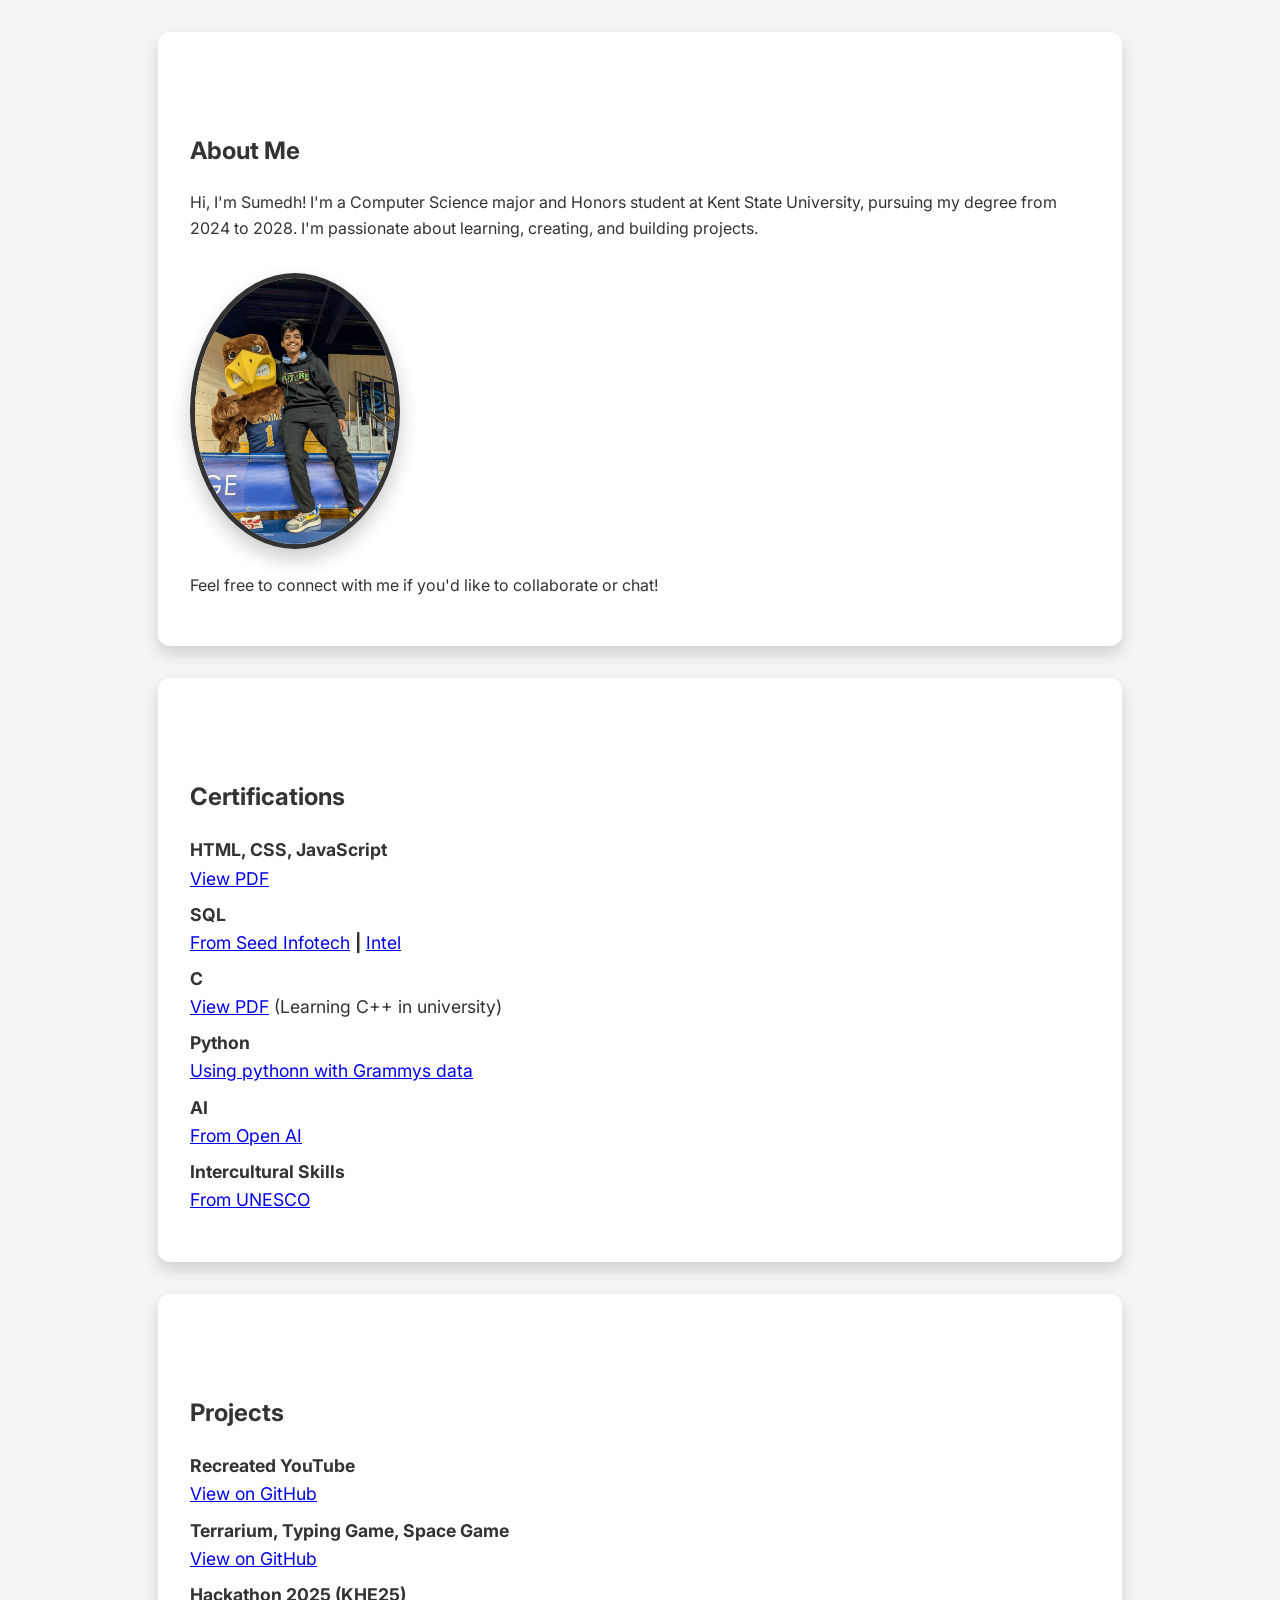
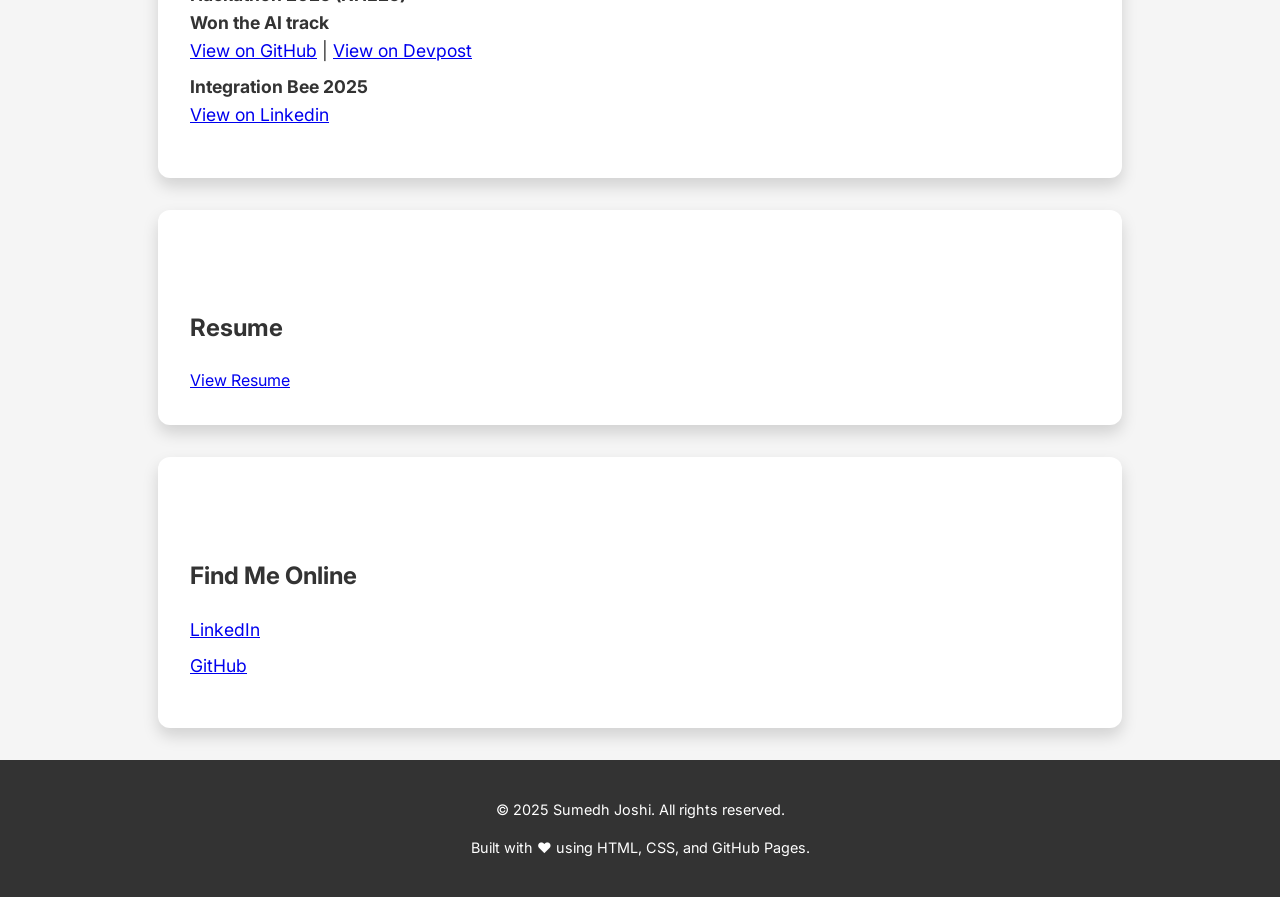
==== index.html @ 09e0c0c5 "clean up" ====
<!DOCTYPE html>
<html lang="en">

<head>
    <meta charset="UTF-8">
    <meta name="viewport" content="width=device-width, initial-scale=1.0">
    <title>Sumedh S Joshi - Portfolio</title>
    <link rel="stylesheet" href="index.css">
    <link href="https://fonts.googleapis.com/css2?family=Inter:wght@400;700&display=swap" rel="stylesheet">
</head>

<body>
    <section id="info">
        <h2>About Me</h2>
        <p>
            Hi, I'm Sumedh! I'm a Computer Science major and Honors student at Kent State University, pursuing my degree
            from 2024 to 2028. I'm passionate about learning, creating, and building projects.
        </p>
        <img src="Photos/Sumedh-Photo.jpg" alt="Photo of Sumedh" loading="lazy">
        <p>
            Feel free to connect with me if you'd like to collaborate or chat!
        </p>
    </section>

    <section id="certifications">
        <h2>Certifications</h2>
        <ul>
            <li>
                <strong>HTML, CSS, JavaScript</strong><br>
                <a href="Certifications/HTML CSS JS.pdf" target="_blank">View
                    PDF</a>
            </li>
            <li>
                <strong>SQL</strong><br>
                <a href="Certifications/SQL.pdf" target="_blank">From Seed Infotech</a>              
                <strong>|</strong>
                <a href="Certifications/SQL.png" target="_blank">Intel</a>              
            </li>
            <li>
                <strong>C</strong><br>
                <a href="Certifications/C.pdf" target="_blank">View PDF</a>
                &#40;Learning C++ in university&#41;
            </li>
             <li>
                <strong>Python</strong><br>
                <a href="Certifications/Python.png" target="_blank">Using pythonn with Grammys data</a>
            </li>
            <li>
                <strong>AI</strong><br>
                <a href="Certifications/AI.png" target="_blank">From Open AI</a>
            </li>
             <li>
                <strong>Intercultural Skills</strong><br>
                <a href="Certifications/intracultural.png" target="_blank">From UNESCO</a>
            </li>
        </ul>
    </section>

    <section id="projects">
        <h2>Projects</h2>
        <ul>
            <li>
                <strong>Recreated YouTube</strong><br>
                <a href="https://github.com/Sumedh-Joshi/Youtube_recreate" target="_blank">View on GitHub</a>
            </li>
            <li>
                <strong>Terrarium, Typing Game, Space Game</strong><br>
                <a href="https://github.com/Sumedh-Joshi/Linkedin_learning" target="_blank">View on GitHub</a>
            </li>
            <li>
                <strong>Hackathon 2025 (KHE25)<br>Won the AI track</strong><br>
                <a href="https://github.com/Sumedh-Joshi/Linkedin_learning" target="_blank">View on GitHub</a> |
                <a href="https://devpost.com/software/travel-health-advisory?ref_content=my-projects-tab&ref_feature=my_projects"
                    target="_blank">View on Devpost</a>
            </li>
            <li>
                <strong>Integration Bee 2025 <br></strong>
                <a href="https://www.linkedin.com/posts/computer-science-department-803b14320_activity-7313269491822428162-Nyxk?utm_source=social_share_send&utm_medium=android_app&rcm=ACoAAEAuY8ABVibyNKB3DHx15hUvErlHuncEkXY&utm_campaign=copy_link"
                    target="_blank">View on Linkedin</a>
            </li>
        </ul>
    </section>

    <section id="resume">
        <h2>Resume</h2>
        <a href="Certifications/Sumedh resume.pdf" target="_blank">View Resume</a>
    </section>

    <section id="contact">
        <h2>Find Me Online</h2>
        <ul>
            <li><a href="https://www.linkedin.com/in/sumedh-joshi-8a8741260/" target="_blank">LinkedIn</a></li>
            <li><a href="https://github.com/sumedh-joshi" target="_blank">GitHub</a></li>
        </ul>
    </section>

    <footer>
        <p>© 2025 Sumedh Joshi. All rights reserved.</p>
        <p>Built with ❤️ using HTML, CSS, and GitHub Pages.</p>
    </footer>
</body>

</html>
---- index.css ----
/* Global Styles */
body {
    font-family: 'Inter', sans-serif;
    margin: 0;
    padding: 0;
    line-height: 1.6;
    background-color: #f5f5f5;
    color: #333;
    scroll-behavior: smooth; /* Smooth scrolling */
}

/* Header Styles */
header {
    background-color: #333;
    color: #fff;
    padding: 2rem 0;
    text-align: center;
    box-shadow: 0 8px 16px rgba(0,0,0,0.15);
    position: sticky;
    top: 0;
    z-index: 1000;
}

/* Fix for Sticky Header Overlap */
section {
    padding: 80px 2rem 2rem 2rem;
    background-color: #ffffff;
    border-radius: 12px;
    box-shadow: 0 8px 16px rgba(0,0,0,0.15);
    max-width: 900px;
    margin: 2rem auto;
}

/* About Image */
#info img {
    max-width: 200px;
    border-radius: 50%;
    margin-top: 1rem;
    border: 5px solid #333;
    box-shadow: 0 10px 20px rgba(0,0,0,0.2);
    transition: transform 0.3s ease;
}

#info img:hover {
    transform: scale(1.05);
}

/* List Styles */
ul {
    list-style-type: none;
    padding: 0;
}

ul li {
    margin: 0.5rem 0;
    font-size: 1.1rem;
}

/* Footer Styles */
footer {
    text-align: center;
    padding: 1.5rem 0;
    background: #333;
    color: white;
    font-size: 0.9rem;
    margin-top: 2rem;
}

/* Responsive Styles */
@media (max-width: 768px) {
    header h1 {
        font-size: 2rem;
    }

    header nav a {
        display: block;
        margin: 0.5rem 0;
    }

    #info img {
        max-width: 150px;
    }

    section {
        padding: 100px 1rem 2rem 1rem;
        margin: 2rem 1rem;
    }
}
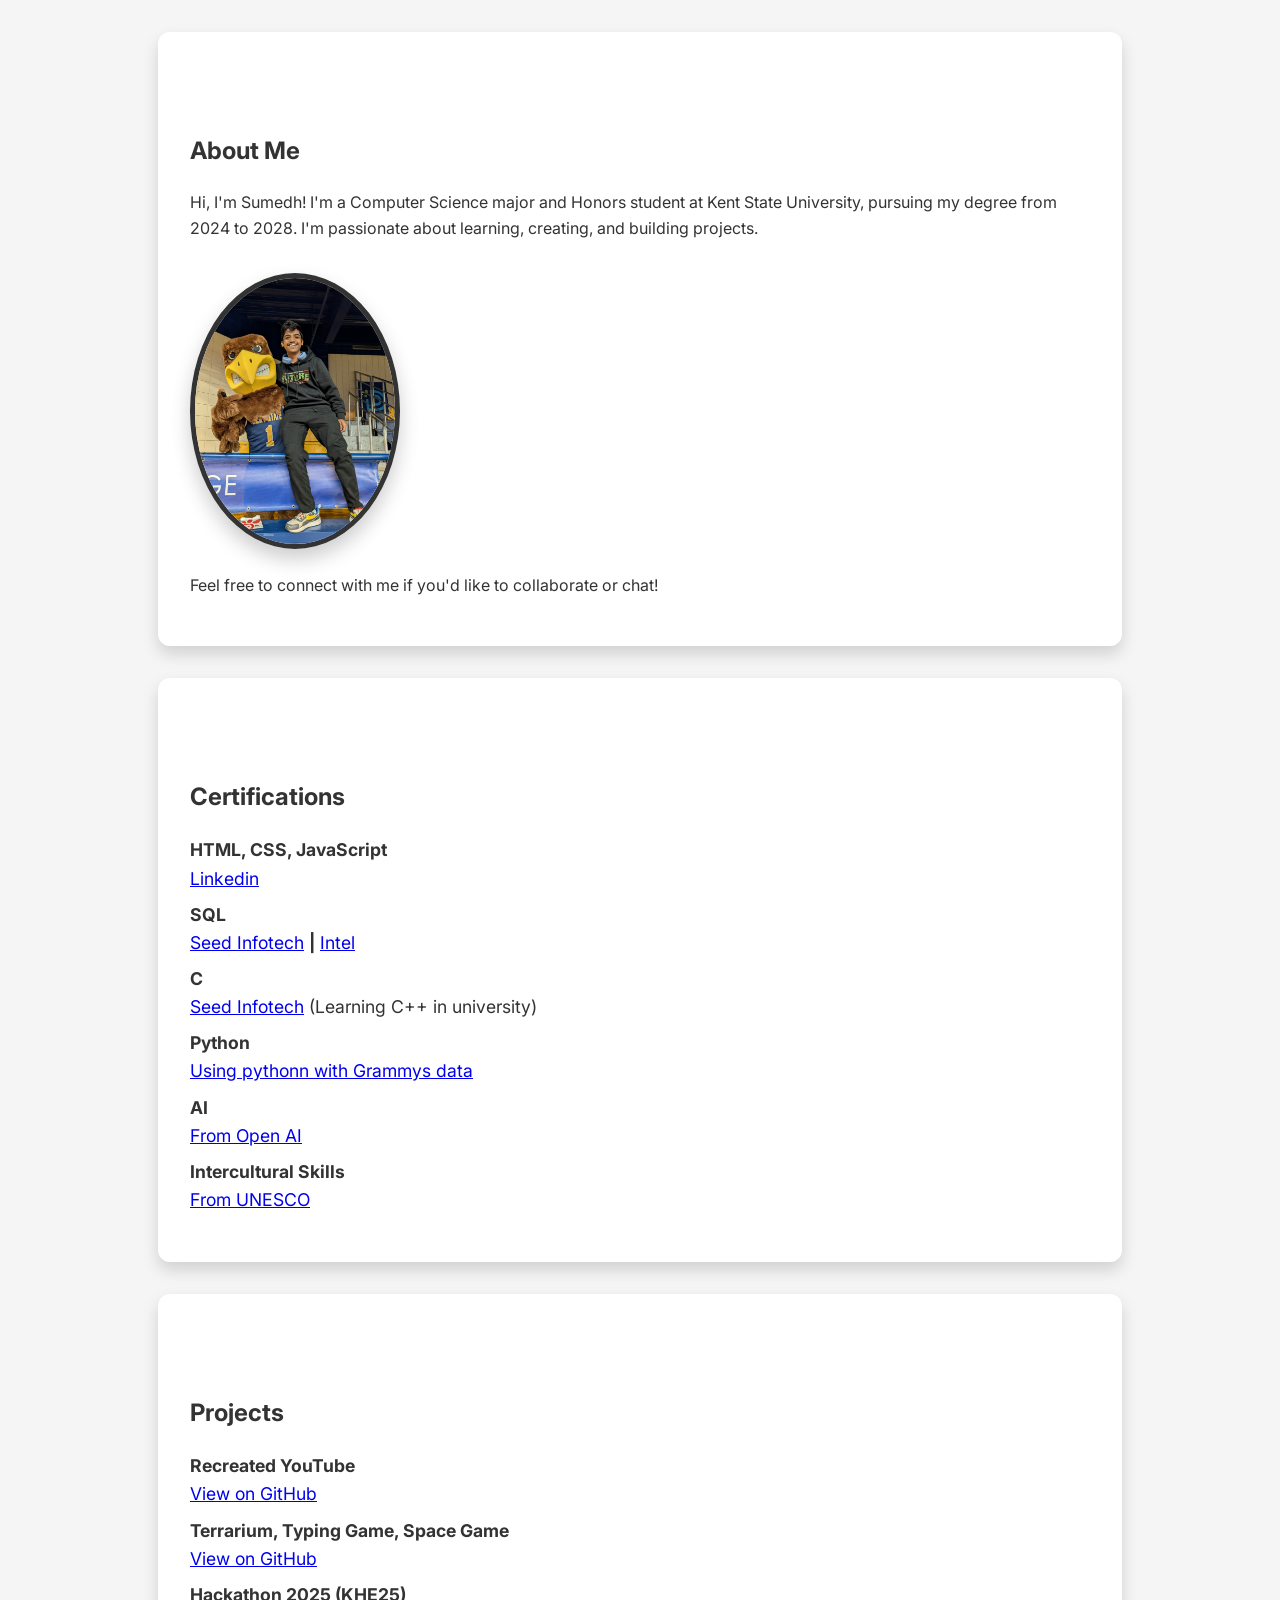
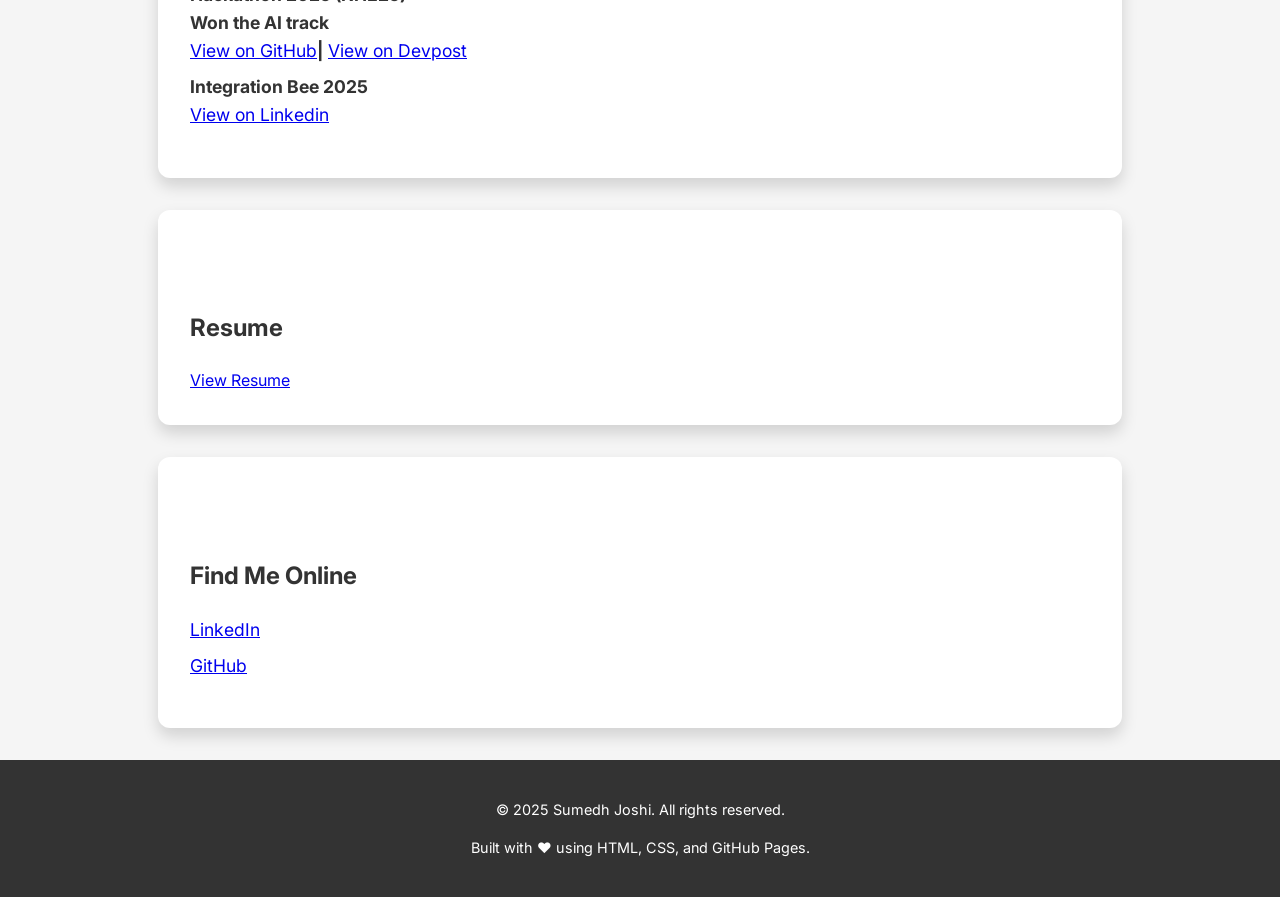
==== commit f17f5ebd: "Clean up 2" ====
--- a/index.html
+++ b/index.html
@@ -27,18 +27,17 @@
         <ul>
             <li>
                 <strong>HTML, CSS, JavaScript</strong><br>
-                <a href="Certifications/HTML CSS JS.pdf" target="_blank">View
-                    PDF</a>
+                <a href="Certifications/HTML CSS JS.pdf" target="_blank">Linkedin</a>
             </li>
             <li>
                 <strong>SQL</strong><br>
-                <a href="Certifications/SQL.pdf" target="_blank">From Seed Infotech</a>              
+                <a href="Certifications/SQL.pdf" target="_blank">Seed Infotech</a>              
                 <strong>|</strong>
                 <a href="Certifications/SQL.png" target="_blank">Intel</a>              
             </li>
             <li>
                 <strong>C</strong><br>
-                <a href="Certifications/C.pdf" target="_blank">View PDF</a>
+                <a href="Certifications/C.pdf" target="_blank">Seed Infotech</a>
                 &#40;Learning C++ in university&#41;
             </li>
              <li>
@@ -69,7 +68,8 @@
             </li>
             <li>
                 <strong>Hackathon 2025 (KHE25)<br>Won the AI track</strong><br>
-                <a href="https://github.com/Sumedh-Joshi/Linkedin_learning" target="_blank">View on GitHub</a> |
+                <a href="https://github.com/Sumedh-Joshi/Linkedin_learning" target="_blank">View on GitHub</a><strong>|</strong>
+
                 <a href="https://devpost.com/software/travel-health-advisory?ref_content=my-projects-tab&ref_feature=my_projects"
                     target="_blank">View on Devpost</a>
             </li>
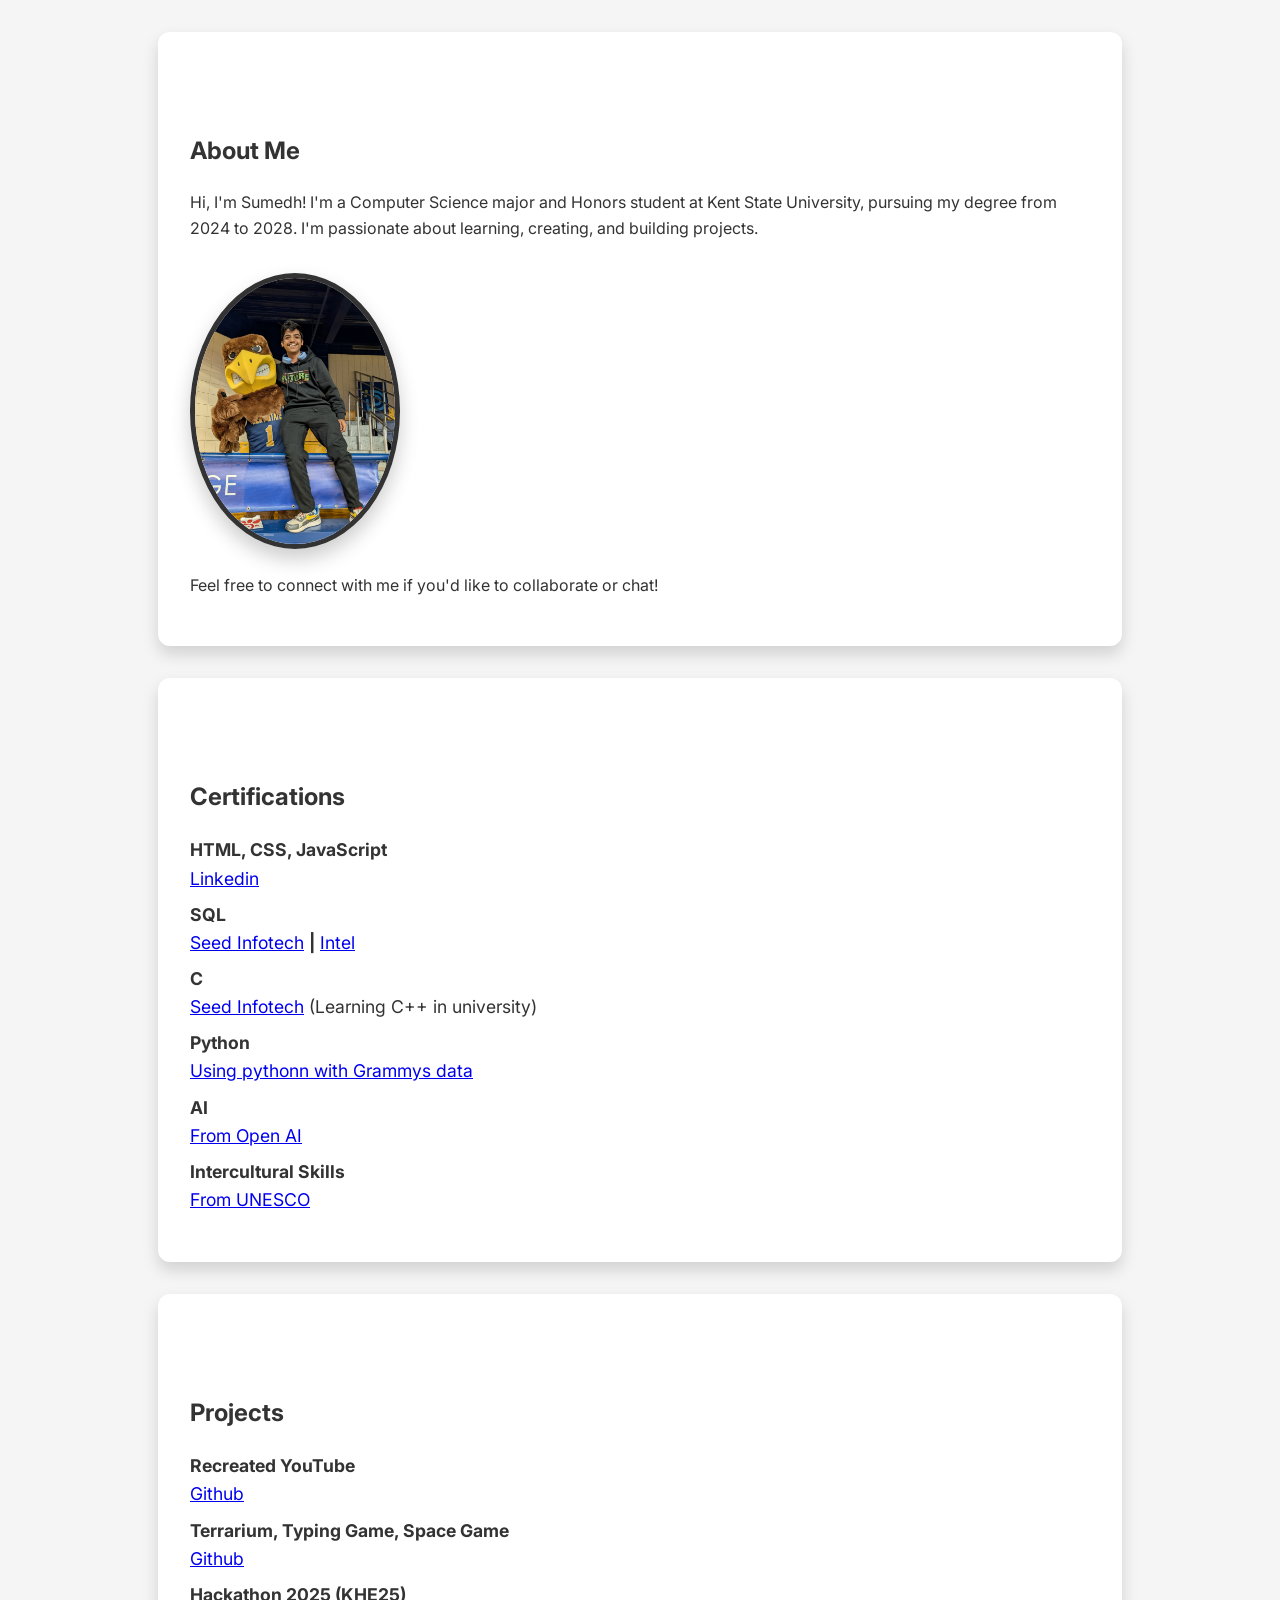
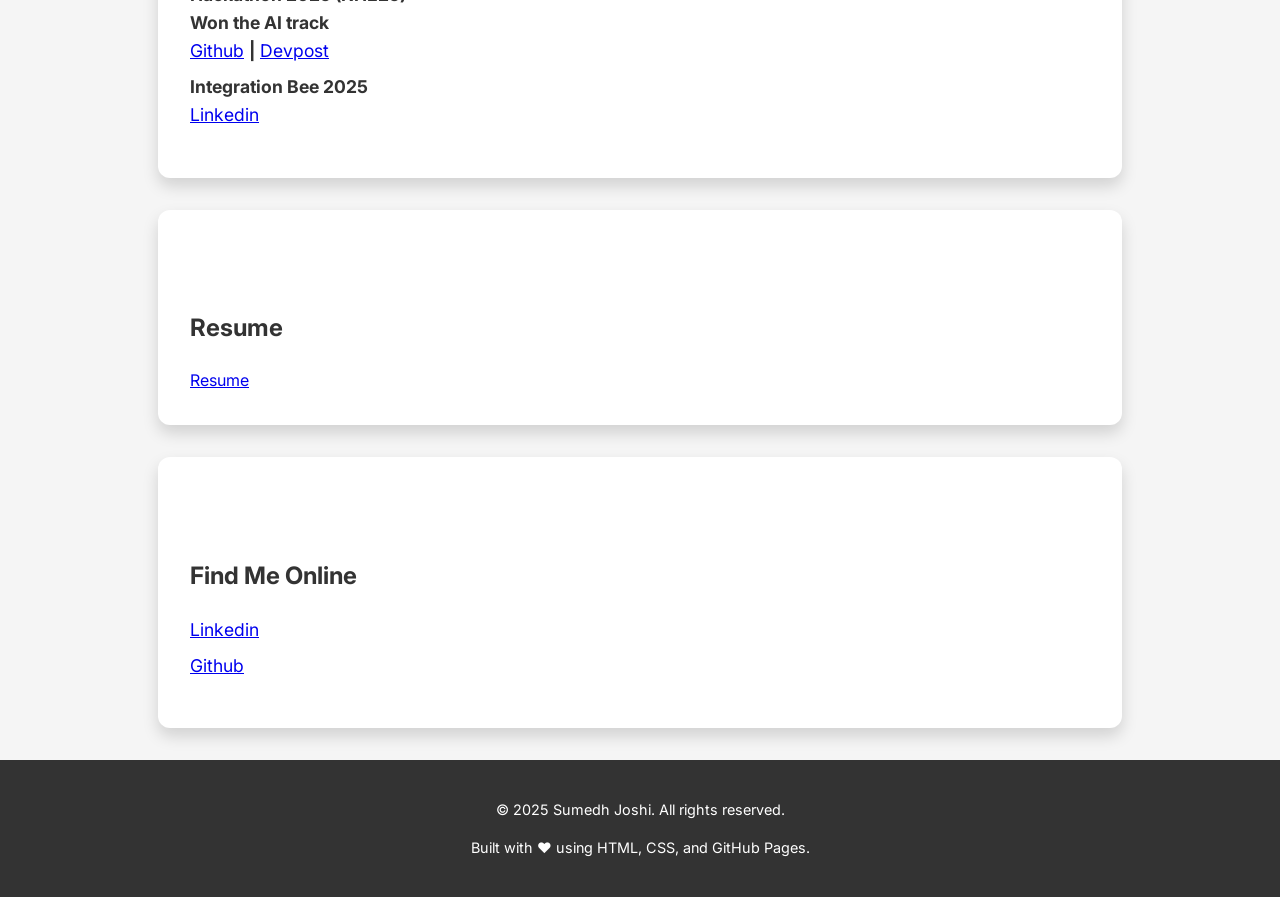
==== commit 3be28936: "clean up 3" ====
--- a/index.html
+++ b/index.html
@@ -60,37 +60,37 @@
         <ul>
             <li>
                 <strong>Recreated YouTube</strong><br>
-                <a href="https://github.com/Sumedh-Joshi/Youtube_recreate" target="_blank">View on GitHub</a>
+                <a href="https://github.com/Sumedh-Joshi/Youtube_recreate" target="_blank">Github</a>
             </li>
             <li>
                 <strong>Terrarium, Typing Game, Space Game</strong><br>
-                <a href="https://github.com/Sumedh-Joshi/Linkedin_learning" target="_blank">View on GitHub</a>
+                <a href="https://github.com/Sumedh-Joshi/Linkedin_learning" target="_blank">Github</a>
             </li>
             <li>
                 <strong>Hackathon 2025 (KHE25)<br>Won the AI track</strong><br>
-                <a href="https://github.com/Sumedh-Joshi/Linkedin_learning" target="_blank">View on GitHub</a><strong>|</strong>
-
+                <a href="https://github.com/Sumedh-Joshi/Linkedin_learning" target="_blank">Github</a>
+                <strong>|</strong>
                 <a href="https://devpost.com/software/travel-health-advisory?ref_content=my-projects-tab&ref_feature=my_projects"
-                    target="_blank">View on Devpost</a>
+                    target="_blank">Devpost</a>
             </li>
             <li>
                 <strong>Integration Bee 2025 <br></strong>
                 <a href="https://www.linkedin.com/posts/computer-science-department-803b14320_activity-7313269491822428162-Nyxk?utm_source=social_share_send&utm_medium=android_app&rcm=ACoAAEAuY8ABVibyNKB3DHx15hUvErlHuncEkXY&utm_campaign=copy_link"
-                    target="_blank">View on Linkedin</a>
+                    target="_blank">Linkedin</a>
             </li>
         </ul>
     </section>
 
     <section id="resume">
         <h2>Resume</h2>
-        <a href="Certifications/Sumedh resume.pdf" target="_blank">View Resume</a>
+        <a href="Certifications/Sumedh resume.pdf" target="_blank">Resume</a>
     </section>
 
     <section id="contact">
         <h2>Find Me Online</h2>
         <ul>
-            <li><a href="https://www.linkedin.com/in/sumedh-joshi-8a8741260/" target="_blank">LinkedIn</a></li>
-            <li><a href="https://github.com/sumedh-joshi" target="_blank">GitHub</a></li>
+            <li><a href="https://www.linkedin.com/in/sumedh-joshi-8a8741260/" target="_blank">Linkedin</a></li>
+            <li><a href="https://github.com/sumedh-joshi" target="_blank">Github</a></li>
         </ul>
     </section>
 
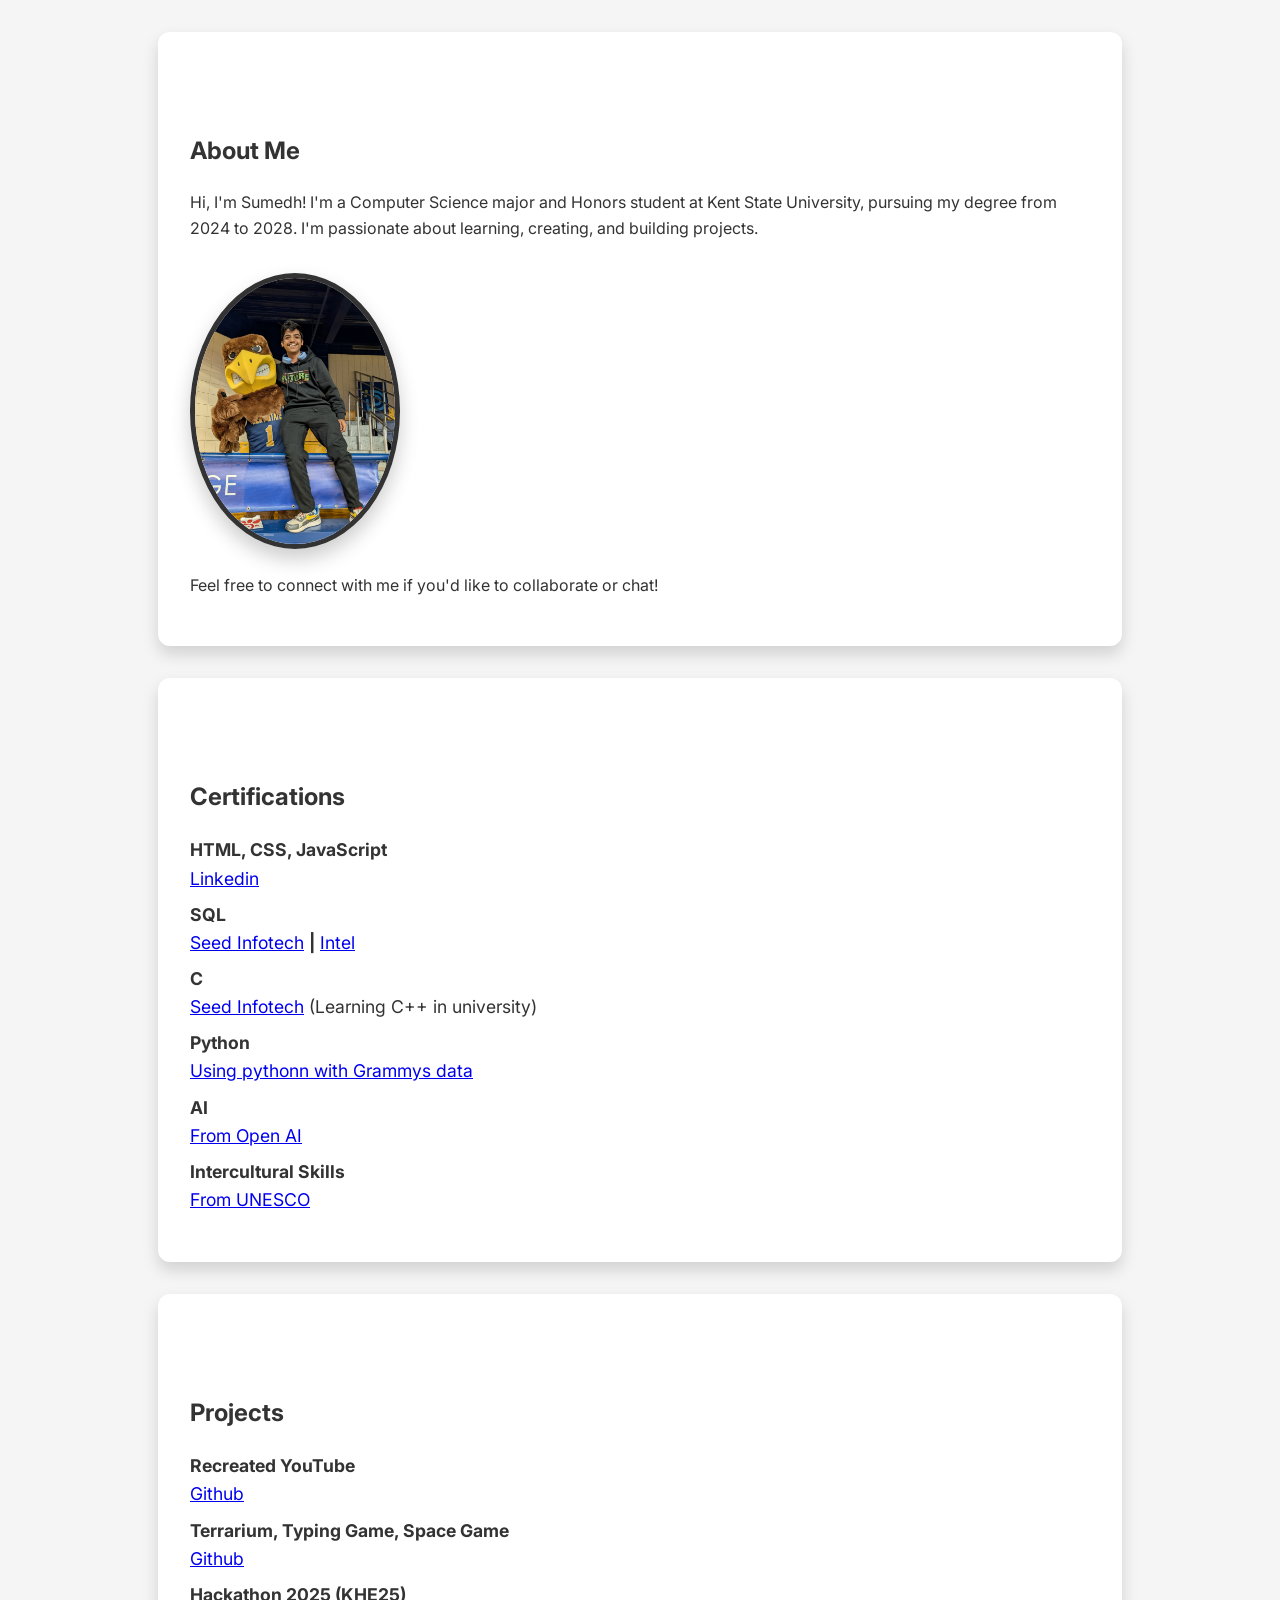
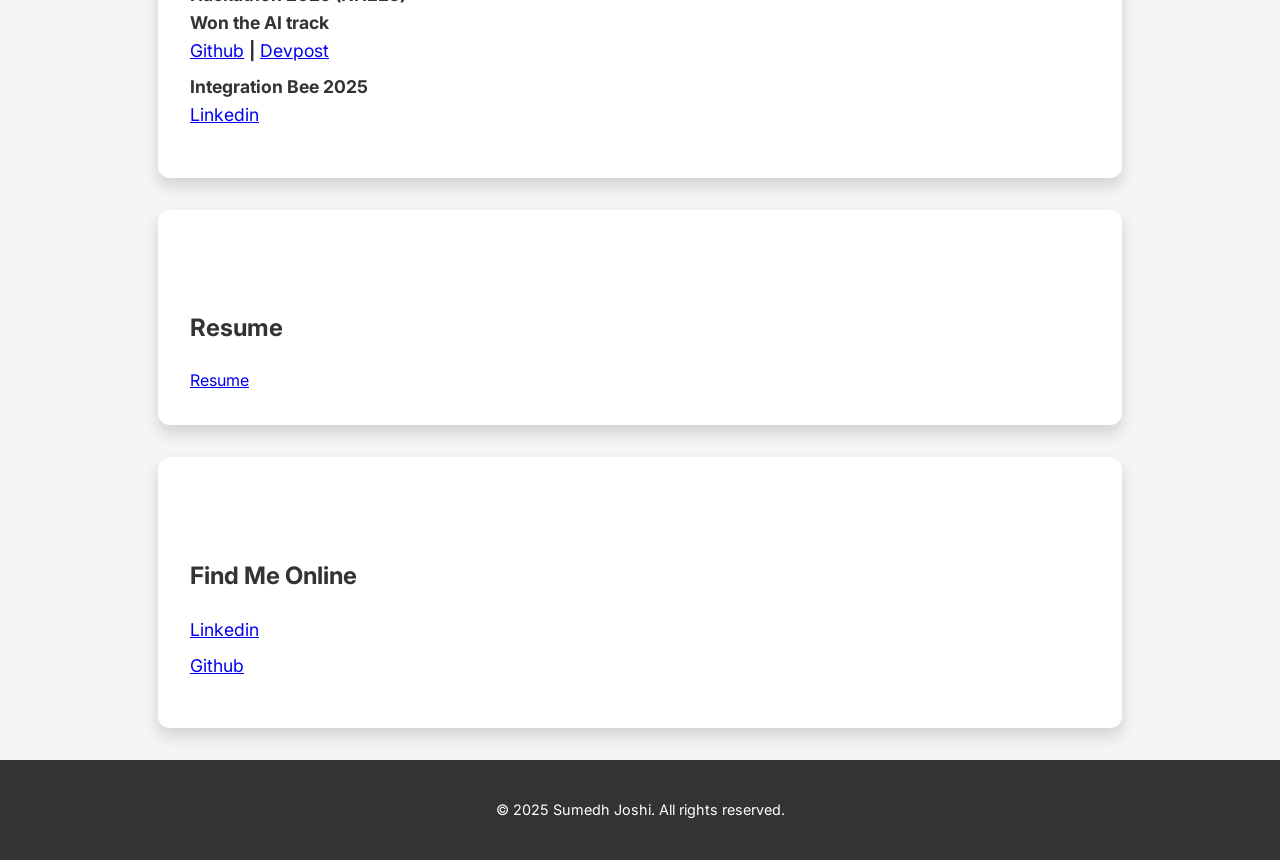
==== commit fde52fb2: "updated links" ====
--- a/index.html
+++ b/index.html
@@ -83,7 +83,7 @@
 
     <section id="resume">
         <h2>Resume</h2>
-        <a href="Certifications/Sumedh resume.pdf" target="_blank">Resume</a>
+        <a href="Certifications/Sumedh New Resume original.pdf" target="_blank">Resume</a>
     </section>
 
     <section id="contact">
@@ -96,7 +96,6 @@
 
     <footer>
         <p>© 2025 Sumedh Joshi. All rights reserved.</p>
-        <p>Built with ❤️ using HTML, CSS, and GitHub Pages.</p>
     </footer>
 </body>
 
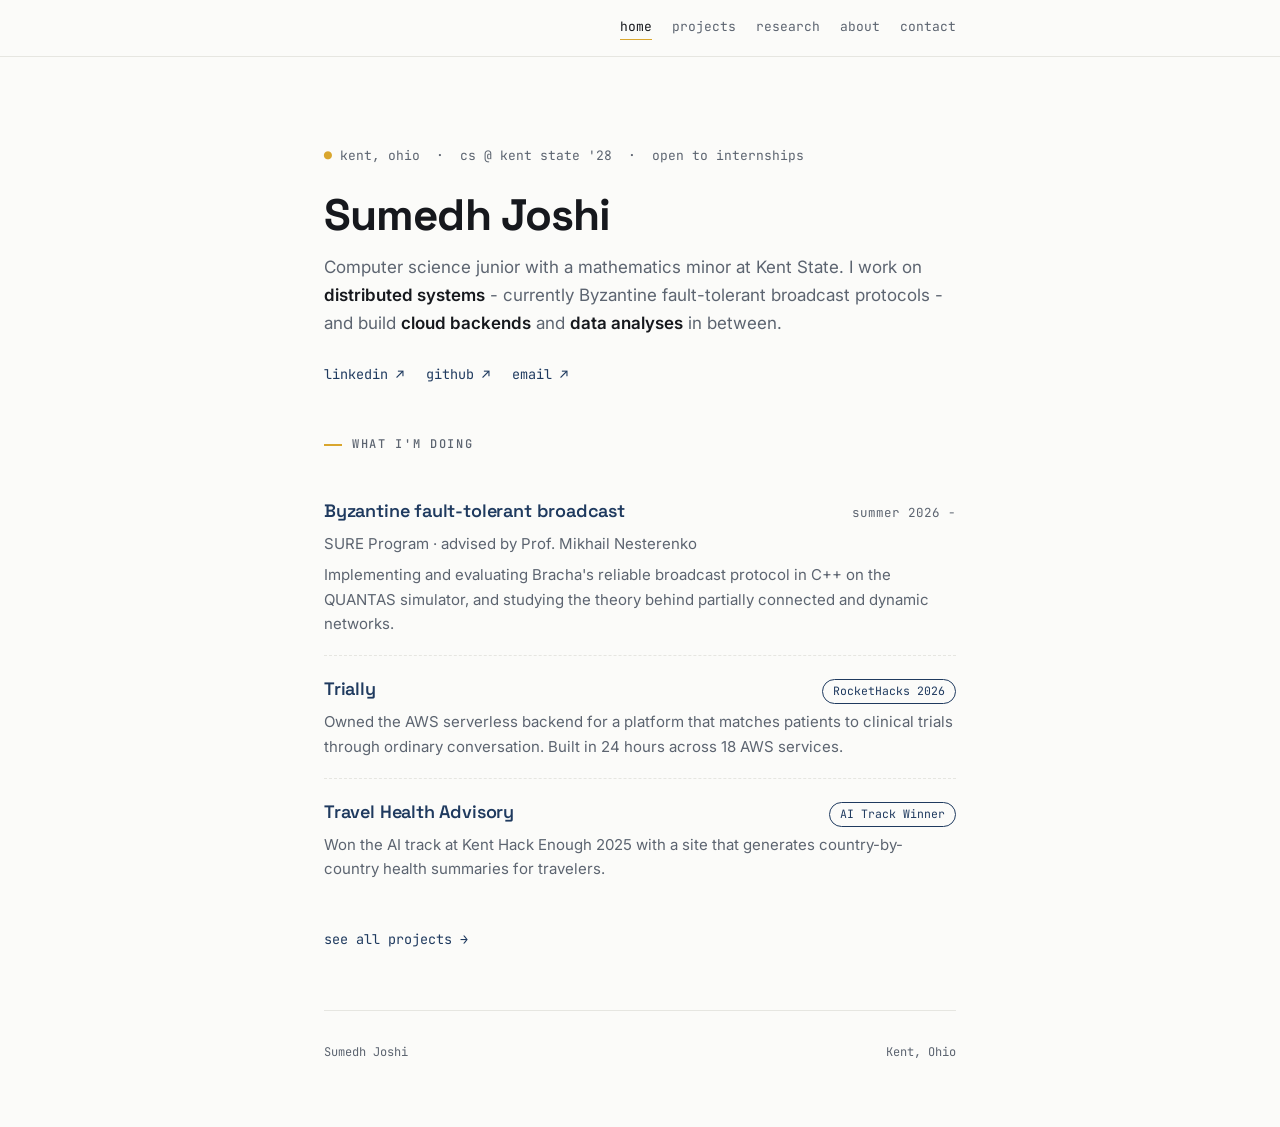
==== commit 1ae3e86f: "Updated website" ====
--- a/index.html
+++ b/index.html
@@ -1,102 +1,80 @@
 <!DOCTYPE html>
 <html lang="en">
+<head>
+<meta charset="UTF-8">
+<meta name="viewport" content="width=device-width, initial-scale=1.0">
+<title>Sumedh Joshi - Computer Science, Kent State</title>
+<meta name="description" content="Sumedh Joshi - CS junior at Kent State University working on distributed systems, cloud backends, and data analytics.">
+<link rel="preconnect" href="https://fonts.googleapis.com">
+<link rel="preconnect" href="https://fonts.gstatic.com" crossorigin>
+<link href="https://fonts.googleapis.com/css2?family=Space+Grotesk:wght@500;600;700&family=Inter:wght@400;500;600&family=JetBrains+Mono:wght@400;500&display=swap" rel="stylesheet">
+<link rel="stylesheet" href="style.css">
+</head>
+<body>
 
-<head>
-    <meta charset="UTF-8">
-    <meta name="viewport" content="width=device-width, initial-scale=1.0">
-    <title>Sumedh S Joshi - Portfolio</title>
-    <link rel="stylesheet" href="index.css">
-    <link href="https://fonts.googleapis.com/css2?family=Inter:wght@400;700&display=swap" rel="stylesheet">
-</head>
+<nav class="site-nav">
+  <div class="nav-inner">
+    <a class="nav-name" href="index.html"></a>
+    <div class="nav-links">
+      <a href="index.html" class="active">home</a>
+      <a href="projects.html">projects</a>
+      <a href="research.html">research</a>
+      <a href="about.html">about</a>
+      <a href="contact.html">contact</a>
+    </div>
+  </div>
+</nav>
 
-<body>
-    <section id="info">
-        <h2>About Me</h2>
-        <p>
-            Hi, I'm Sumedh! I'm a Computer Science major and Honors student at Kent State University, pursuing my degree
-            from 2024 to 2028. I'm passionate about learning, creating, and building projects.
-        </p>
-        <img src="Photos/Sumedh-Photo.jpg" alt="Photo of Sumedh" loading="lazy">
-        <p>
-            Feel free to connect with me if you'd like to collaborate or chat!
-        </p>
-    </section>
+<main class="wrap">
 
-    <section id="certifications">
-        <h2>Certifications</h2>
-        <ul>
-            <li>
-                <strong>HTML, CSS, JavaScript</strong><br>
-                <a href="Certifications/HTML CSS JS.pdf" target="_blank">Linkedin</a>
-            </li>
-            <li>
-                <strong>SQL</strong><br>
-                <a href="Certifications/SQL.pdf" target="_blank">Seed Infotech</a>              
-                <strong>|</strong>
-                <a href="Certifications/SQL.png" target="_blank">Intel</a>              
-            </li>
-            <li>
-                <strong>C</strong><br>
-                <a href="Certifications/C.pdf" target="_blank">Seed Infotech</a>
-                &#40;Learning C++ in university&#41;
-            </li>
-             <li>
-                <strong>Python</strong><br>
-                <a href="Certifications/Python.png" target="_blank">Using pythonn with Grammys data</a>
-            </li>
-            <li>
-                <strong>AI</strong><br>
-                <a href="Certifications/AI.png" target="_blank">From Open AI</a>
-            </li>
-             <li>
-                <strong>Intercultural Skills</strong><br>
-                <a href="Certifications/intracultural.png" target="_blank">From UNESCO</a>
-            </li>
-        </ul>
-    </section>
+  <header class="page-head tall">
+    <p class="status"><span class="dot">●</span> kent, ohio &nbsp;·&nbsp; cs @ kent state '28 &nbsp;·&nbsp; open to internships</p>
+    <h1>Sumedh Joshi</h1>
+    <p class="lede">Computer science junior with a mathematics minor at Kent State. I work on <strong>distributed systems</strong> - currently Byzantine fault-tolerant broadcast protocols - and build <strong>cloud backends</strong> and <strong>data analyses</strong> in between.</p>
+    <div class="links">
+      <a href="https://www.linkedin.com/in/sumedh-joshi-/">linkedin ↗</a>
+      <a href="https://github.com/sumedh-joshi">github ↗</a>
+      <a href="mailto:sjoshi17@kent.edu">email ↗</a>
+    </div>
+  </header>
 
-    <section id="projects">
-        <h2>Projects</h2>
-        <ul>
-            <li>
-                <strong>Recreated YouTube</strong><br>
-                <a href="https://github.com/Sumedh-Joshi/Youtube_recreate" target="_blank">Github</a>
-            </li>
-            <li>
-                <strong>Terrarium, Typing Game, Space Game</strong><br>
-                <a href="https://github.com/Sumedh-Joshi/Linkedin_learning" target="_blank">Github</a>
-            </li>
-            <li>
-                <strong>Hackathon 2025 (KHE25)<br>Won the AI track</strong><br>
-                <a href="https://github.com/Sumedh-Joshi/Linkedin_learning" target="_blank">Github</a>
-                <strong>|</strong>
-                <a href="https://devpost.com/software/travel-health-advisory?ref_content=my-projects-tab&ref_feature=my_projects"
-                    target="_blank">Devpost</a>
-            </li>
-            <li>
-                <strong>Integration Bee 2025 <br></strong>
-                <a href="https://www.linkedin.com/posts/computer-science-department-803b14320_activity-7313269491822428162-Nyxk?utm_source=social_share_send&utm_medium=android_app&rcm=ACoAAEAuY8ABVibyNKB3DHx15hUvErlHuncEkXY&utm_campaign=copy_link"
-                    target="_blank">Linkedin</a>
-            </li>
-        </ul>
-    </section>
+  <section>
+    <p class="eyebrow">What I'm doing</p>
 
-    <section id="resume">
-        <h2>Resume</h2>
-        <a href="Certifications/Sumedh New Resume original.pdf" target="_blank">Resume</a>
-    </section>
+    <div class="entry">
+      <div class="entry-head">
+        <h3><a href="research.html">Byzantine fault-tolerant broadcast</a></h3>
+        <span class="dates">summer 2026 -</span>
+      </div>
+      <p class="org">SURE Program · advised by Prof. Mikhail Nesterenko</p>
+      <p>Implementing and evaluating Bracha's reliable broadcast protocol in C++ on the QUANTAS simulator, and studying the theory behind partially connected and dynamic networks.</p>
+    </div>
 
-    <section id="contact">
-        <h2>Find Me Online</h2>
-        <ul>
-            <li><a href="https://www.linkedin.com/in/sumedh-joshi-8a8741260/" target="_blank">Linkedin</a></li>
-            <li><a href="https://github.com/sumedh-joshi" target="_blank">Github</a></li>
-        </ul>
-    </section>
+    <div class="entry">
+      <div class="entry-head">
+        <h3><a href="projects.html">Trially</a></h3>
+        <span class="badge">RocketHacks 2026</span>
+      </div>
+      <p>Owned the AWS serverless backend for a platform that matches patients to clinical trials through ordinary conversation. Built in 24 hours across 18 AWS services.</p>
+    </div>
 
-    <footer>
-        <p>© 2025 Sumedh Joshi. All rights reserved.</p>
-    </footer>
+    <div class="entry">
+      <div class="entry-head">
+        <h3><a href="projects.html">Travel Health Advisory</a></h3>
+        <span class="badge">AI Track Winner</span>
+      </div>
+      <p>Won the AI track at Kent Hack Enough 2025 with a site that generates country-by-country health summaries for travelers.</p>
+    </div>
+
+    <p class="cta"><a href="projects.html">see all projects →</a></p>
+  </section>
+
+  <footer>
+    <span>Sumedh Joshi</span>
+    <span>Kent, Ohio</span>
+  </footer>
+
+</main>
+
 </body>
-
-</html>+</html>
--- a/style.css
+++ b/style.css
@@ -0,0 +1,353 @@
+:root {
+  --paper: #fbfbf9;
+  --ink: #16181d;
+  --muted: #5c6470;
+  --line: #e6e6e1;
+  --navy: #1f3a5f;
+  --gold: #d9a62e;
+}
+
+@media (prefers-color-scheme: dark) {
+  :root {
+    --paper: #14161a;
+    --ink: #eceae4;
+    --muted: #9aa1ac;
+    --line: #2a2e35;
+    --navy: #8fb4e3;
+    --gold: #d9a62e;
+  }
+}
+
+* {
+  margin: 0;
+  padding: 0;
+  box-sizing: border-box;
+}
+
+html {
+  scroll-behavior: smooth;
+}
+
+body {
+  background: var(--paper);
+  color: var(--ink);
+  font-family: 'Inter', system-ui, -apple-system, sans-serif;
+  font-size: 16px;
+  line-height: 1.65;
+  -webkit-font-smoothing: antialiased;
+}
+
+.wrap {
+  max-width: 680px;
+  margin: 0 auto;
+  padding: 0 24px;
+}
+
+a {
+  color: var(--navy);
+  text-decoration: none;
+  border-bottom: 1px solid transparent;
+  transition: border-color .15s ease;
+}
+
+a:hover {
+  border-bottom-color: var(--gold);
+}
+
+a:focus-visible {
+  outline: 2px solid var(--navy);
+  outline-offset: 3px;
+  border-radius: 2px;
+}
+
+/* ---------- nav ---------- */
+.site-nav {
+  border-bottom: 1px solid var(--line);
+  position: sticky;
+  top: 0;
+  background: var(--paper);
+  z-index: 10;
+}
+
+.nav-inner {
+  max-width: 680px;
+  margin: 0 auto;
+  padding: 16px 24px;
+  display: flex;
+  align-items: center;
+  justify-content: space-between;
+  gap: 16px;
+  flex-wrap: wrap;
+}
+
+.nav-name {
+  font-family: 'Space Grotesk', sans-serif;
+  font-weight: 700;
+  font-size: 16px;
+  letter-spacing: -0.01em;
+  color: var(--ink);
+  border-bottom: none;
+}
+
+.nav-name:hover {
+  color: var(--navy);
+  border-bottom: none;
+}
+
+.nav-links {
+  display: flex;
+  gap: 20px;
+  font-family: 'JetBrains Mono', monospace;
+  font-size: 13px;
+}
+
+.nav-links a {
+  color: var(--muted);
+  padding-bottom: 2px;
+}
+
+.nav-links a:hover {
+  color: var(--ink);
+  border-bottom-color: var(--gold);
+}
+
+.nav-links a.active {
+  color: var(--ink);
+  border-bottom-color: var(--gold);
+}
+
+@media (max-width: 480px) {
+  .nav-inner {
+    justify-content: center;
+    gap: 10px;
+  }
+
+  .nav-links {
+    gap: 16px;
+    font-size: 12.5px;
+  }
+}
+
+/* ---------- page header ---------- */
+.page-head {
+  padding: 64px 0 12px;
+}
+
+.page-head.tall {
+  padding: 88px 0 12px;
+}
+
+.status {
+  font-family: 'JetBrains Mono', monospace;
+  font-size: 13px;
+  color: var(--muted);
+  margin-bottom: 24px;
+}
+
+.status .dot {
+  color: var(--gold);
+}
+
+h1 {
+  font-family: 'Space Grotesk', sans-serif;
+  font-size: clamp(30px, 5.5vw, 44px);
+  font-weight: 700;
+  letter-spacing: -0.02em;
+  line-height: 1.1;
+  margin-bottom: 14px;
+}
+
+.lede {
+  font-size: 17px;
+  color: var(--muted);
+  max-width: 58ch;
+}
+
+.lede strong {
+  color: var(--ink);
+  font-weight: 600;
+}
+
+.lede+.lede {
+  margin-top: 14px;
+}
+
+.links {
+  margin-top: 26px;
+  display: flex;
+  gap: 22px;
+  flex-wrap: wrap;
+  font-family: 'JetBrains Mono', monospace;
+  font-size: 13.5px;
+}
+
+/* ---------- sections ---------- */
+section {
+  padding: 36px 0;
+  border-top: 1px solid var(--line);
+}
+
+section:first-of-type {
+  border-top: none;
+}
+
+.eyebrow {
+  font-family: 'JetBrains Mono', monospace;
+  font-size: 12px;
+  font-weight: 500;
+  letter-spacing: .14em;
+  text-transform: uppercase;
+  color: var(--muted);
+  margin-bottom: 24px;
+  display: flex;
+  align-items: center;
+  gap: 10px;
+}
+
+.eyebrow::before {
+  content: "";
+  width: 18px;
+  height: 2px;
+  background: var(--gold);
+}
+
+/* ---------- entries (projects + jobs) ---------- */
+.entry {
+  padding: 18px 0;
+}
+
+.entry+.entry {
+  border-top: 1px dashed var(--line);
+}
+
+.entry-head {
+  display: flex;
+  align-items: baseline;
+  justify-content: space-between;
+  gap: 12px;
+  flex-wrap: wrap;
+}
+
+.entry h3 {
+  font-family: 'Space Grotesk', sans-serif;
+  font-size: 18px;
+  font-weight: 600;
+  letter-spacing: -0.01em;
+}
+
+.badge {
+  font-family: 'JetBrains Mono', monospace;
+  font-size: 11.5px;
+  color: var(--navy);
+  border: 1px solid var(--navy);
+  border-radius: 99px;
+  padding: 2px 10px;
+  white-space: nowrap;
+}
+
+.dates {
+  font-family: 'JetBrains Mono', monospace;
+  font-size: 12.5px;
+  color: var(--muted);
+  white-space: nowrap;
+}
+
+.org {
+  font-size: 14px;
+  color: var(--muted);
+  margin-top: 2px;
+}
+
+.entry p {
+  color: var(--muted);
+  font-size: 15px;
+  margin-top: 6px;
+}
+
+.entry ul {
+  margin: 8px 0 0 18px;
+  color: var(--muted);
+  font-size: 15px;
+}
+
+.entry li {
+  margin-bottom: 4px;
+}
+
+.tools {
+  font-family: 'JetBrains Mono', monospace;
+  font-size: 12px;
+  color: var(--muted);
+  margin-top: 8px;
+}
+
+/* ---------- skills ---------- */
+.skill-row {
+  display: grid;
+  grid-template-columns: 120px 1fr;
+  gap: 8px 20px;
+  padding: 8px 0;
+  font-size: 15px;
+}
+
+.skill-row dt {
+  font-family: 'JetBrains Mono', monospace;
+  font-size: 12.5px;
+  color: var(--muted);
+  padding-top: 3px;
+}
+
+@media (max-width: 520px) {
+  .skill-row {
+    grid-template-columns: 1fr;
+    gap: 2px;
+  }
+}
+
+/* ---------- calls to action ---------- */
+.cta {
+  margin-top: 28px;
+  font-family: 'JetBrains Mono', monospace;
+  font-size: 13.5px;
+}
+
+.email {
+  display: inline-block;
+  margin-top: 12px;
+  font-family: 'Space Grotesk', sans-serif;
+  font-size: 22px;
+  font-weight: 600;
+}
+
+/* ---------- footer ---------- */
+footer {
+  margin-top: 24px;
+  padding: 32px 0 64px;
+  border-top: 1px solid var(--line);
+  font-family: 'JetBrains Mono', monospace;
+  font-size: 12px;
+  color: var(--muted);
+  display: flex;
+  justify-content: space-between;
+  gap: 12px;
+  flex-wrap: wrap;
+}
+
+/* ---------- motion ---------- */
+@media (prefers-reduced-motion: no-preference) {
+  main {
+    animation: rise .4s ease both;
+  }
+
+  @keyframes rise {
+    from {
+      opacity: 0;
+      transform: translateY(8px);
+    }
+
+    to {
+      opacity: 1;
+      transform: none;
+    }
+  }
+}
